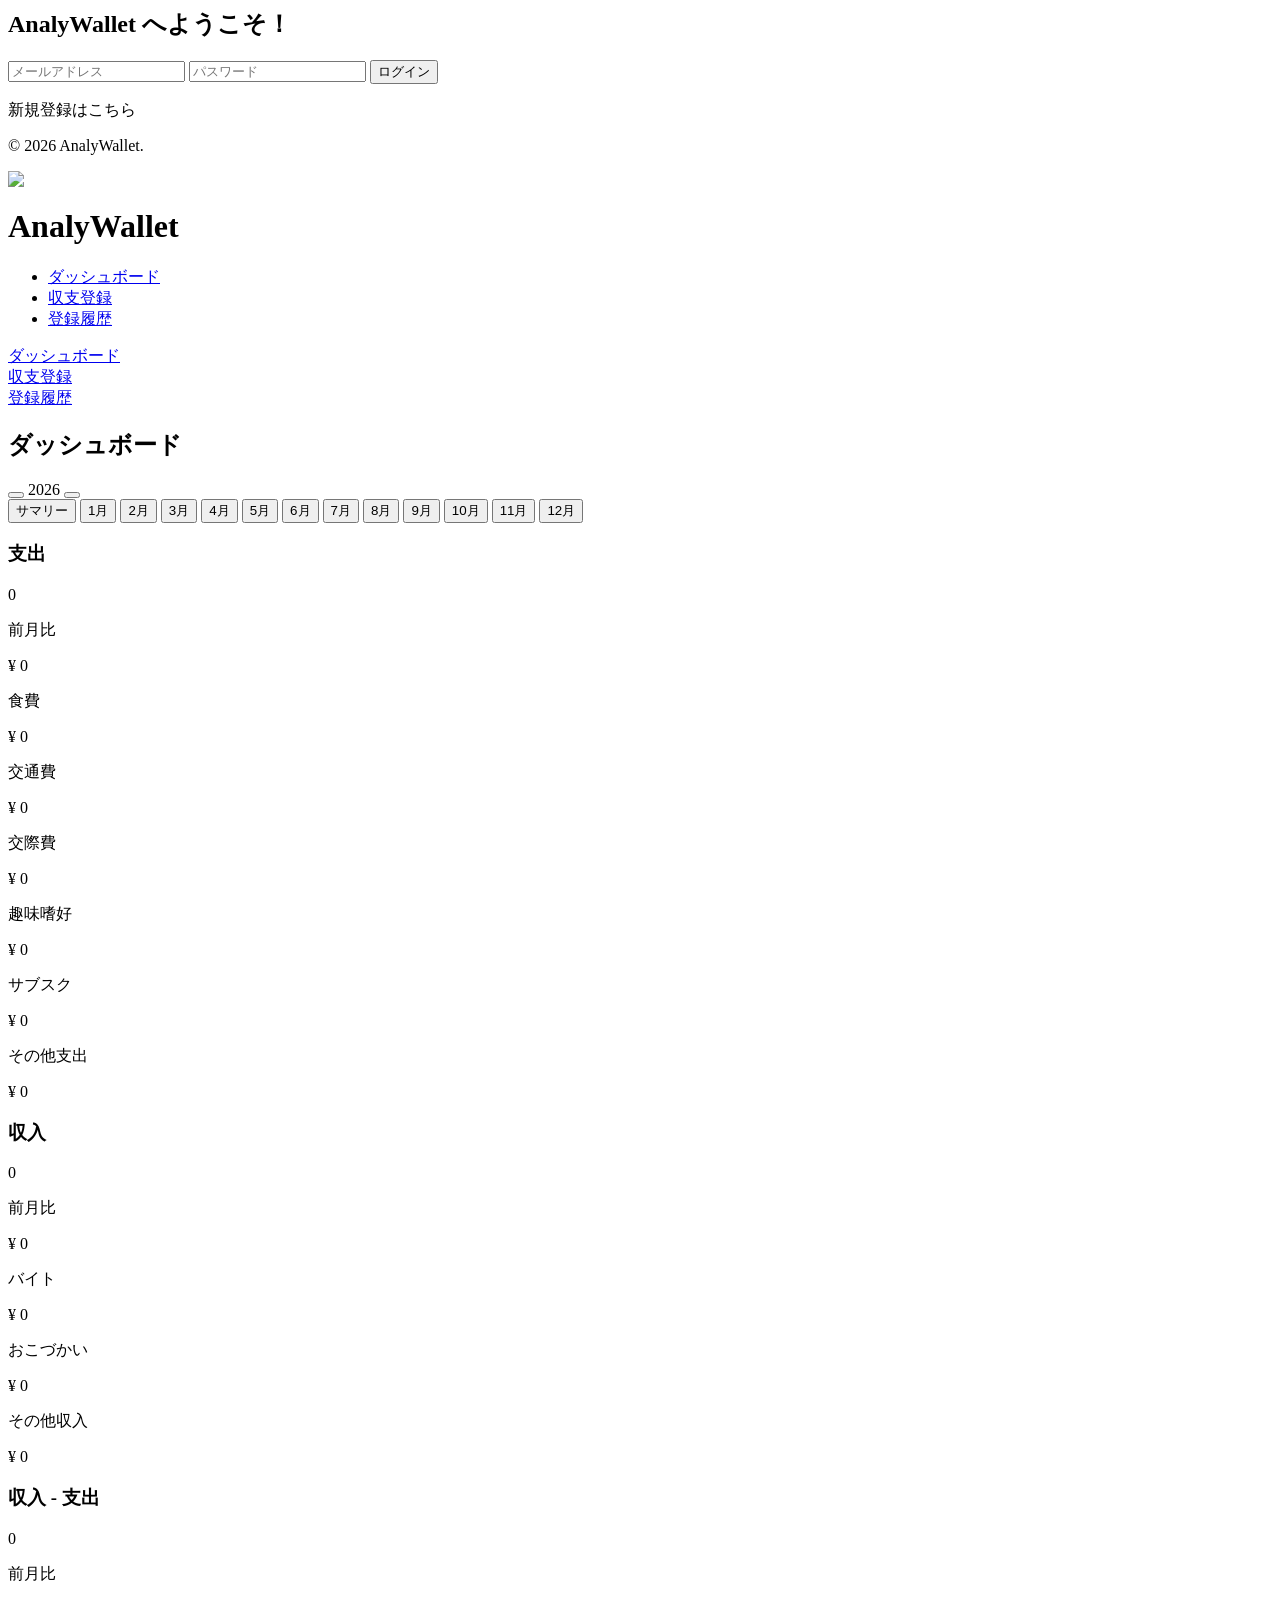
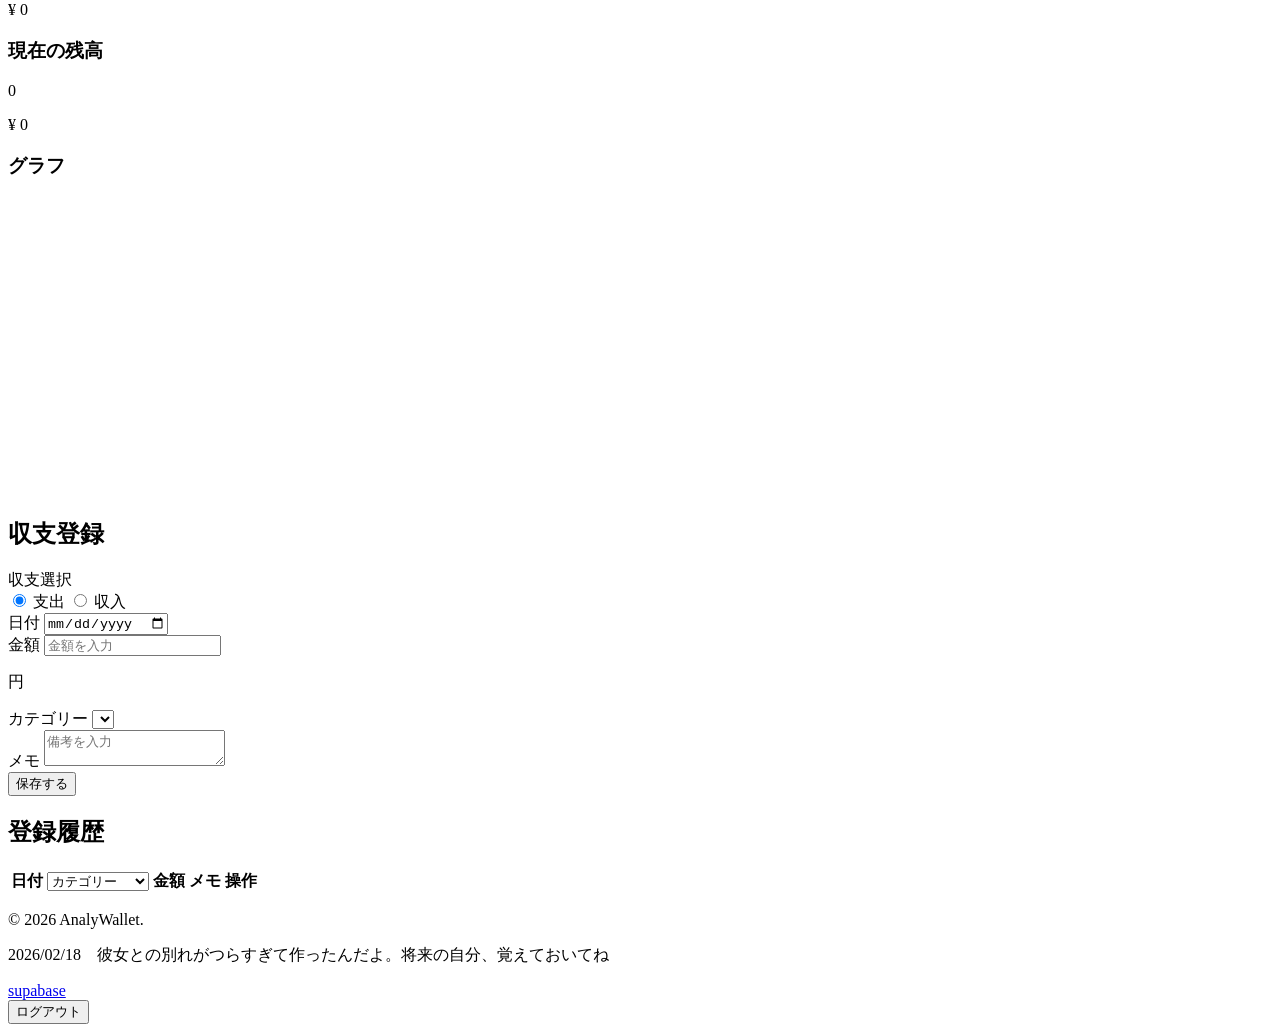
==== index.html @ 61b1dc5a "update" ====
<html>

<head>
    <meta charset="utf-8">
    <title>AnalyWallet</title>
    <link rel="stylesheet" href="destyle.css">
    <link rel="stylesheet" href="style.css">
    <!--supabase-->
    <script src="https://cdn.jsdelivr.net/npm/@supabase/supabase-js@2"></script>
    <link rel="preconnect" href="https://fonts.googleapis.com">
    <link rel="preconnect" href="https://fonts.gstatic.com" crossorigin>
    <link
        href="https://fonts.googleapis.com/css2?family=Albert+Sans:ital,wght@0,100..900;1,100..900&family=Noto+Sans+JP:wght@100..900&display=swap"
        rel="stylesheet">
    <link href="https://fonts.googleapis.com/css?family=Material+Icons" rel="stylesheet">

    <meta name="viewport" content="width=device-width, viewport-fit=cover">

    <link rel="icon" href="img/favicon.ico">
    <link rel="manifest" href="manifest.json" crossorigin="use-credentials">
    <meta name="apple-mobile-web-app-capable" content="yes">
    <meta name="apple-mobile-web-app-status-bar-style" content="black">
    <meta name="apple-mobile-web-app-title" content="家計簿">
    <link rel="apple-touch-icon" href="icon-192.png">

    <script>
        // サービスワーカーの登録
        if ('serviceWorker' in navigator) {
            navigator.serviceWorker.register('sw.js')
                .then(() => console.log('Service Worker Registered'));
        }
    </script>

</head>

<body>
    <div id="auth-container">
        <div class="auth_box">
            <h2 id="auth-title"><span>AnalyWallet</span> へようこそ！</h2>
            <form id="auth-form">
                <input type="email" id="auth-email" placeholder="メールアドレス" required>
                <input type="password" id="auth-password" placeholder="パスワード" required>
                <button type="submit" id="auth-submit-btn">ログイン</button>
            </form>
            <p id="auth-toggle">新規登録はこちら</p>
            <p class="auth-copyright">© 2026 AnalyWallet.</p>
        </div>
    </div>
    <div id="app-container">
        <header>
            <div class="hedaer_logo">
                <span class="logo_img">
                    <img src="img/logo.png">
                </span>
                <h1>AnalyWallet</h1>
            </div>
            <ul class="header__navlist">
                <li><a href="index.html#summary_container">ダッシュボード</a></li>
                <li><a href="index.html#register_container">収支登録</a></li>
                <li><a href="index.html#history_container">登録履歴</a></li>
            </ul>
            <div class="sm_header_navlist">
                <div class="sm_navlist_item ">
                    <a href="index.html#summary_container">ダッシュボード</a>
                </div>
                <div class="sm_navlist_item center">
                    <a href="index.html#register_container">収支登録</a>
                </div>
                <div class="sm_navlist_item">
                    <a href="index.html#history_container">登録履歴</a>
                </div>
        </header>
        <main>
            <section id="summary_container">
                <h2>ダッシュボード</h2>
                <div class="year_select_wrapper">
                    <button type="button" id="prev-year"></button>
                    <span id="display-year">2026</span>
                    <button type="button" id="next-year"></button>
                </div>
                <div class="month_select_wrapper">
                    <button type="button" class="month_btn" data-month="annual">サマリー</button>
                    <button type="button" class="month_btn" data-month="1">1月</button>
                    <button type="button" class="month_btn" data-month="2">2月</button>
                    <button type="button" class="month_btn" data-month="3">3月</button>
                    <button type="button" class="month_btn" data-month="4">4月</button>
                    <button type="button" class="month_btn" data-month="5">5月</button>
                    <button type="button" class="month_btn" data-month="6">6月</button>
                    <button type="button" class="month_btn" data-month="7">7月</button>
                    <button type="button" class="month_btn" data-month="8">8月</button>
                    <button type="button" class="month_btn" data-month="9">9月</button>
                    <button type="button" class="month_btn" data-month="10">10月</button>
                    <button type="button" class="month_btn" data-month="11">11月</button>
                    <button type="button" class="month_btn" data-month="12">12月</button>
                </div>
                <div class="smm_grid_wrapper">
                    <div class="grid_inner amount">
                        <h3>支出</h3>
                        <p class="grid_yen" id="display-expense">0</p>
                        <div class="grid_inner-flex_wrapper">
                            <div class="grid_inner-flex_wrapper js-diff-label">
                                前月比
                            </div>
                            <div class="grid_inner-flex_wrapper">
                                <p id="prev-diff-expense">¥ 0</p>
                            </div>
                        </div>
                        <div class="line"></div>
                        <div class="grid_inner-flex_wrapper">
                            <div class="grid_inner-flex_wrapper">
                                食費
                            </div>
                            <div class="grid_inner-flex_wrapper">
                                <p id="cat-food">¥ 0</p>
                            </div>
                        </div>
                        <div class="grid_inner-flex_wrapper">
                            <div class="grid_inner-flex_wrapper">
                                交通費
                            </div>
                            <div class="grid_inner-flex_wrapper">
                                <p id="cat-transport">¥ 0</p>
                            </div>
                        </div>
                        <div class="grid_inner-flex_wrapper">
                            <div class="grid_inner-flex_wrapper">
                                交際費
                            </div>
                            <div class="grid_inner-flex_wrapper">
                                <p id="cat-entertainment">¥ 0</p>
                            </div>
                        </div>
                        <div class="grid_inner-flex_wrapper">
                            <div class="grid_inner-flex_wrapper">
                                趣味嗜好
                            </div>
                            <div class="grid_inner-flex_wrapper">
                                <p id="cat-hobby">¥ 0</p>
                            </div>
                        </div>
                        <div class="grid_inner-flex_wrapper">
                            <div class="grid_inner-flex_wrapper">
                                サブスク
                            </div>
                            <div class="grid_inner-flex_wrapper">
                                <p id="cat-subsc">¥ 0</p>
                            </div>
                        </div>
                        <div class="grid_inner-flex_wrapper">
                            <div class="grid_inner-flex_wrapper">
                                その他支出
                            </div>
                            <div class="grid_inner-flex_wrapper">
                                <p id="cat-other-exp">¥ 0</p>
                            </div>
                        </div>
                    </div>
                    <div class="grid_inner s2">
                        <h3>収入</h3>
                        <p class="grid_yen" id="display-income">0</p>
                        <div class="grid_inner-flex_wrapper">
                            <div class="grid_inner-flex_wrapper js-diff-label">
                                前月比
                            </div>
                            <div class="grid_inner-flex_wrapper">
                                <p id="prev-diff-income">¥ 0</p>
                            </div>
                        </div>
                        <div class="line"></div>
                        <div class="grid_inner-flex_wrapper">
                            <div class="grid_inner-flex_wrapper">
                                バイト
                            </div>
                            <div class="grid_inner-flex_wrapper">
                                <p id="cat-salary">¥ 0</p>
                            </div>
                        </div>
                        <div class="grid_inner-flex_wrapper">
                            <div class="grid_inner-flex_wrapper">
                                おこづかい
                            </div>
                            <div class="grid_inner-flex_wrapper">
                                <p id="cat-pocket-money">¥ 0</p>
                            </div>
                        </div>
                        <div class="grid_inner-flex_wrapper">
                            <div class="grid_inner-flex_wrapper">
                                その他収入
                            </div>
                            <div class="grid_inner-flex_wrapper">
                                <p id="cat-other-inc">¥ 0</p>
                            </div>
                        </div>
                    </div>
                    <div class="grid_inner s3">
                        <h3>収入 - 支出</h3>
                        <p class="grid_yen" id="display-diff">0</p>
                        <div class="grid_inner-flex_wrapper">
                            <div class="grid_inner-flex_wrapper js-diff-label">
                                前月比
                            </div>
                            <div class="grid_inner-flex_wrapper">
                                <p id="prev-diff-net">¥ 0</p>
                            </div>
                        </div>
                    </div>
                    <div class="grid_inner s4">
                        <h3>現在の残高</h3>
                        <p class="grid_yen" id="display-total">0</p>
                        <p id="carry-over-display">¥ 0</p>
                    </div>
                    <div class="grid_inner graph">
                        <h3>グラフ</h3>
                        <div class="chart" id="expense-chart-container">
                            <canvas id="expenseChart"></canvas>
                        </div>
                        <div class="chart line-chart" id="annual-chart-container">
                            <canvas id="lineChart"></canvas>
                        </div>
                    </div>
                </div>
            </section>
            <section id="register_container">
                <h2>収支登録</h2>
                <form id="money-form" class="register_form">
                    <div class="form_group">
                        <label class="req">収支選択</label>
                        <div class="radio_wrapper">
                            <input type="radio" id="type-expense" name="transaction-type" value="expense" checked>
                            <label for="type-expense">支出</label>

                            <input type="radio" id="type-income" name="transaction-type" value="income">
                            <label for="type-income">収入</label>
                        </div>
                    </div>

                    <div class="form_group">
                        <label for="date" class="req">日付</label>
                        <input type="date" id="date" name="date" required>
                    </div>

                    <div class="form_group">
                        <label for="amount" class="req">金額</label>
                        <input type="number" id="amount" name="amount" placeholder="金額を入力" required>
                        <p class="yen_char">円</p>
                    </div>

                    <div class="form_group">
                        <label for="category" class="req category">カテゴリー</label>
                        <select id="category" name="category" required>
                        </select>
                    </div>

                    <div class="form_group">
                        <label for="memo">メモ</label>
                        <textarea id="memo" name="memo" placeholder="備考を入力"></textarea>
                    </div>

                    <button type="submit" class="submit_btn">保存する</button>
                </form>
            </section>
            <section id="history_container">
                <h2>登録履歴</h2>
                <div class="table-wrapper">
                    <table id="transaction-table">
                        <thead>
                            <tr>
                                <th>日付</th>
                                <th>
                                    <div class="filter_wrapper">
                                        <select id="filter-category" class="filter_select">
                                            <option value="all">カテゴリー</option>
                                            <optgroup label="支出">
                                                <option value="food">食費</option>
                                                <option value="transport">交通費</option>
                                                <option value="entertainment">交際費</option>
                                                <option value="hobby">趣味・嗜好</option>
                                                <option value="subsc">サブスク</option>
                                                <option value="otherExp">その他支出</option>
                                            </optgroup>
                                            <optgroup label="収入">
                                                <option value="salary">給与</option>
                                                <option value="income">お小遣い</option>
                                                <option value="carry_over">繰越金</option>
                                                <option value="otherInc">その他収入</option>
                                            </optgroup>
                                        </select>
                                    </div>
                                </th>
                                <th>金額</th>
                                <th>メモ</th>
                                <th>操作</th>
                            </tr>
                        </thead>
                        <tbody id="history-list">
                        </tbody>
                    </table>
                </div>
            </section>

        </main>
        <footer>
            <p class="copyright">© 2026 AnalyWallet.</p>
            <p class="message">2026/02/18　彼女との別れがつらすぎて作ったんだよ。将来の自分、覚えておいてね</p>
            <a target="_blank" href="https://supabase.com/dashboard/org/gbaaccsyievdmutnuero">supabase</a>
            <div id="app-container foot">
                <button id="logout-btn">ログアウト</button>
            </div>
        </footer>
    </div>
    <script src="https://cdn.jsdelivr.net/npm/chart.js"></script>
    <script src="script.js"></script>
</body>

</html>
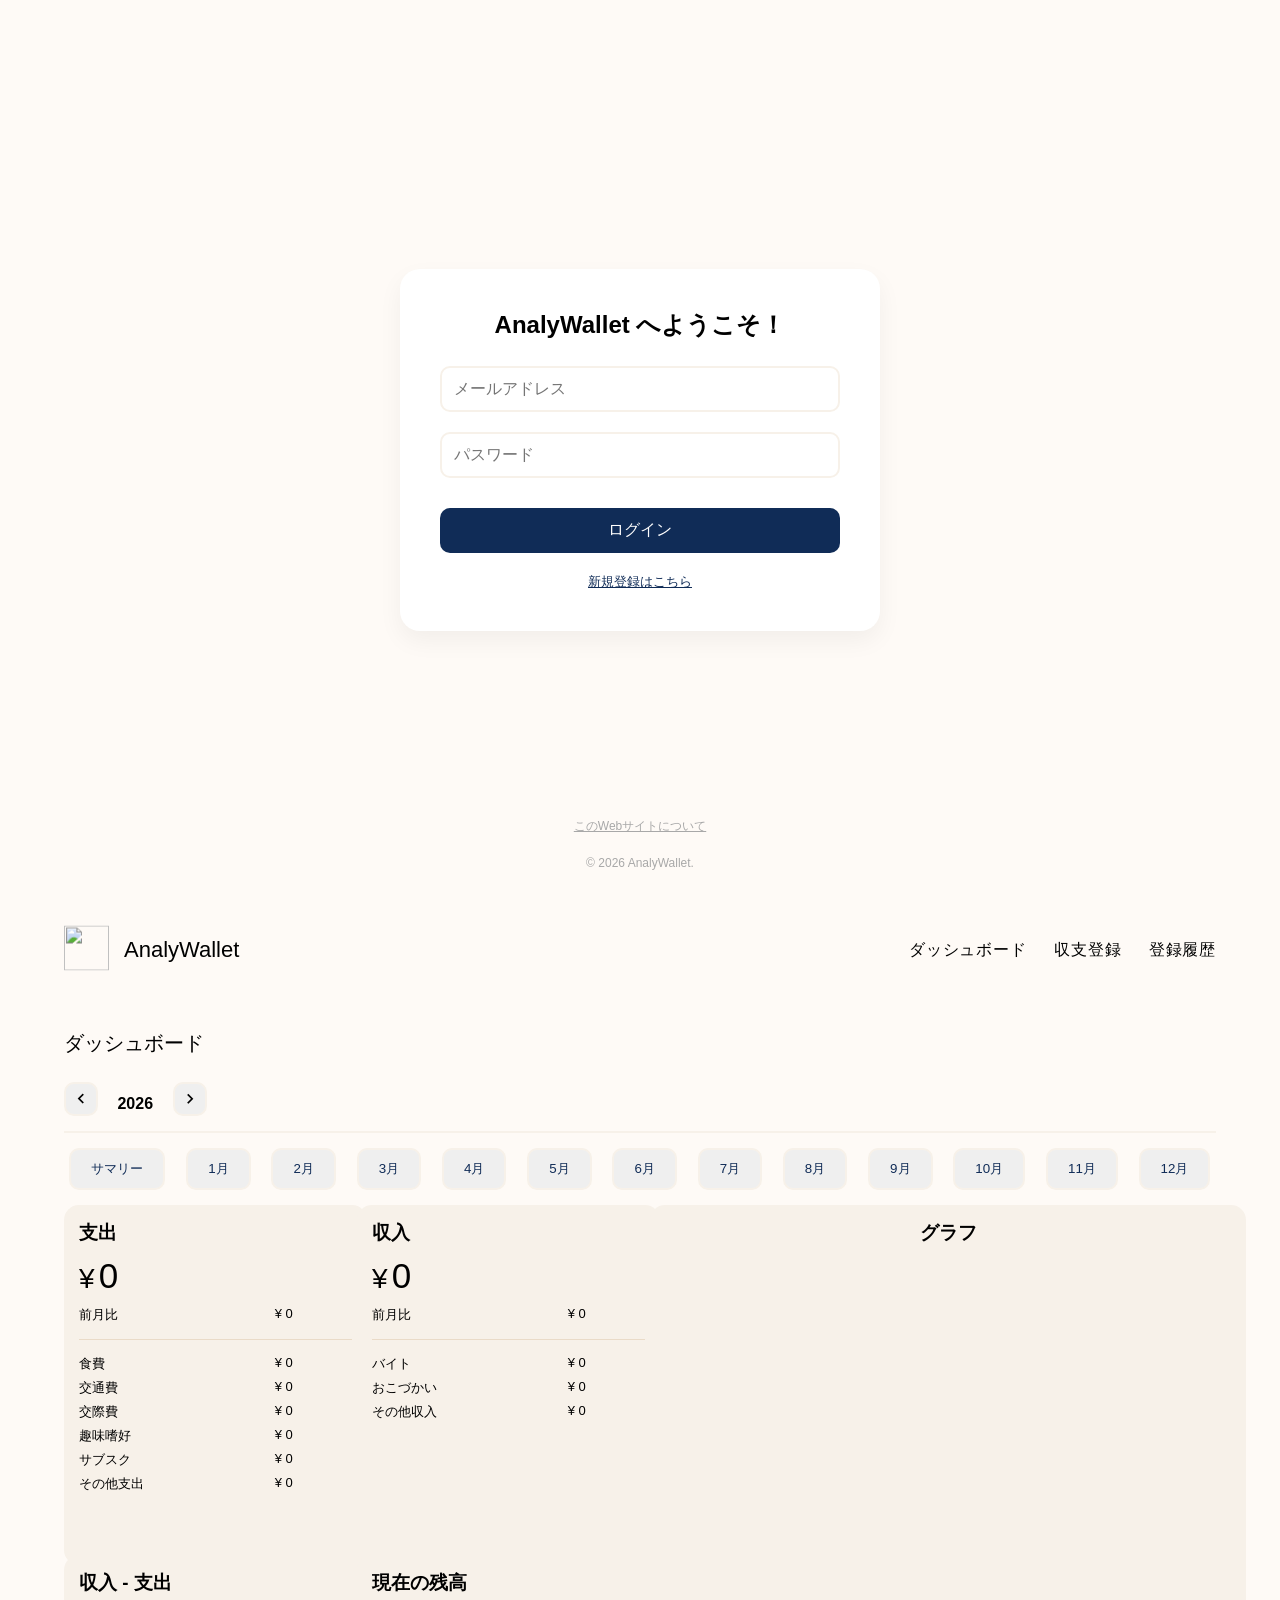
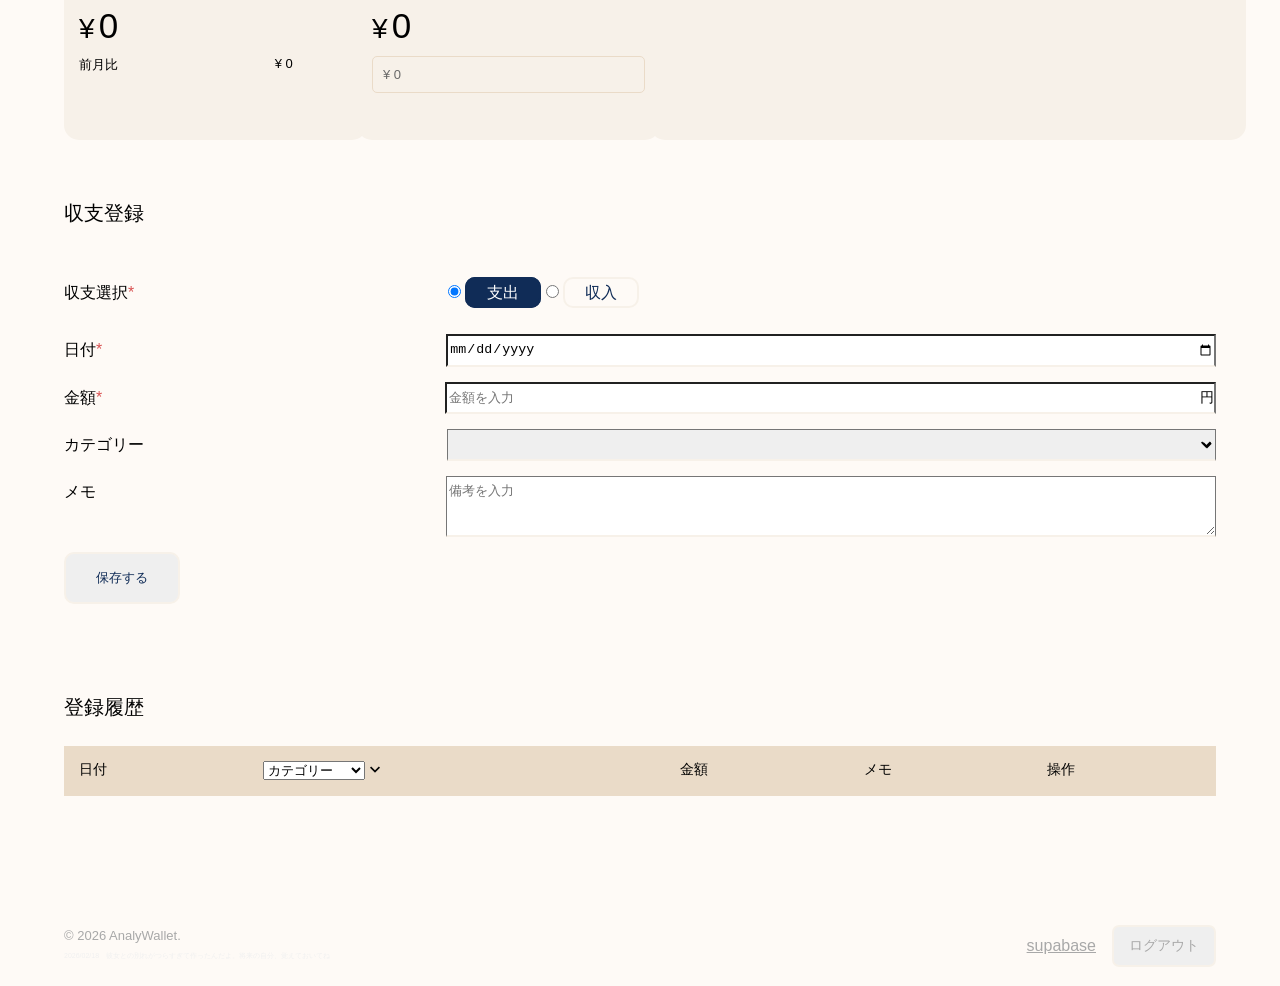
==== commit 68df3512: "aboutのページを作ったよ" ====
--- a/index.html
+++ b/index.html
@@ -42,7 +42,9 @@
                 <input type="password" id="auth-password" placeholder="パスワード" required>
                 <button type="submit" id="auth-submit-btn">ログイン</button>
             </form>
+
             <p id="auth-toggle">新規登録はこちら</p>
+            <a href="about/index.html" class="link login-page-link">このWebサイトについて</a>
             <p class="auth-copyright">© 2026 AnalyWallet.</p>
         </div>
     </div>
--- a/style.css
+++ b/style.css
@@ -0,0 +1,644 @@
+@charset "UTF-8";
+* {
+  margin: 0 auto;
+  max-width: 1360px;
+}
+
+body {
+  font-family: "Noto Sans JP", sans-serif;
+  background: #FEFAF6;
+}
+
+#auth-container {
+  display: -webkit-box;
+  display: -ms-flexbox;
+  display: flex;
+  -webkit-box-pack: center;
+      -ms-flex-pack: center;
+          justify-content: center;
+  -webkit-box-align: center;
+      -ms-flex-align: center;
+          align-items: center;
+  height: 100vh;
+  font-family: "Albert Sans", sans-serif;
+}
+#auth-container .auth_box {
+  background: #fff;
+  padding: 40px;
+  border-radius: 20px;
+  -webkit-box-shadow: 0 10px 25px rgba(0, 0, 0, 0.05);
+          box-shadow: 0 10px 25px rgba(0, 0, 0, 0.05);
+  width: 90%;
+  max-width: 400px;
+  text-align: center;
+}
+#auth-container .auth_box h2 {
+  margin-bottom: 15px;
+}
+#auth-container .auth_box .auth-copyright {
+  font-size: 12px;
+  position: fixed;
+  bottom: 30px;
+  left: 50%;
+  -webkit-transform: translateX(-50%);
+          transform: translateX(-50%);
+  color: #a8a8a8;
+}
+#auth-container .auth_box .login-page-link {
+  font-size: 12px;
+  position: fixed;
+  bottom: 65px;
+  left: 50%;
+  -webkit-transform: translateX(-50%);
+          transform: translateX(-50%);
+  color: #a8a8a8;
+  text-decoration: underline;
+}
+#auth-container .auth_box input {
+  width: 100%;
+  padding: 12px;
+  margin: 10px 0;
+  border: 2px solid #f7f1e9;
+  border-radius: 10px;
+  font-size: 16px;
+  font-family: "Albert Sans";
+}
+#auth-container .auth_box input:focus {
+  border-color: #102C57;
+  outline: none;
+}
+#auth-container .auth_box button {
+  width: 100%;
+  padding: 12px;
+  background: #102C57;
+  color: #fff;
+  border: none;
+  border-radius: 10px;
+  font-size: 16px;
+  cursor: pointer;
+  margin-top: 20px;
+  -webkit-transition: 0.3s;
+  transition: 0.3s;
+}
+#auth-container .auth_box button:hover {
+  opacity: 0.9;
+}
+#auth-container .auth_box #auth-toggle {
+  margin-top: 20px;
+  font-size: 13px;
+  color: #102C57;
+  cursor: pointer;
+  text-decoration: underline;
+}
+
+header {
+  line-height: 100px;
+  padding: 0 5%;
+}
+header .hedaer_logo {
+  position: relative;
+  z-index: -1;
+}
+@media screen and (max-width: 599px) {
+  header .hedaer_logo {
+    line-height: 75px;
+  }
+}
+header .hedaer_logo h1 {
+  font-size: 22px;
+  font-weight: 500;
+  display: inline-block;
+  margin-left: 60px;
+  font-family: "Albert Sans", sans-serif;
+}
+@media screen and (max-width: 599px) {
+  header .hedaer_logo h1 {
+    margin-left: 45px;
+    font-size: 20px;
+  }
+}
+header .hedaer_logo .logo_img {
+  width: 45px;
+  height: 45px;
+}
+@media screen and (max-width: 599px) {
+  header .hedaer_logo .logo_img {
+    width: 35px;
+    height: 35px;
+  }
+}
+header .hedaer_logo .logo_img {
+  display: inline-block;
+  position: absolute;
+  top: 47.5%;
+  left: 0;
+  -webkit-transform: translateY(-50%);
+          transform: translateY(-50%);
+}
+header .hedaer_logo .logo_img img {
+  width: 100%;
+  height: 100%;
+}
+header p {
+  margin-left: 5%;
+  letter-spacing: 0.05rem;
+  font-size: 1.1rem;
+}
+header p span {
+  color: #f7f1e9;
+  padding-left: 1rem;
+  font-size: 0.94rem;
+}
+header .header__navlist {
+  list-style: none;
+  text-align: right;
+  margin: -100px 0 0 0;
+  letter-spacing: 0.05rem;
+}
+header .header__navlist li {
+  display: inline;
+  margin-left: 2%;
+}
+header .header__navlist li a {
+  text-decoration: none;
+  color: #000;
+  padding: 5px 0;
+}
+header .header__navlist li a:visited {
+  color: #000;
+}
+header .header__navlist li a:hover {
+  border-bottom: #DAC0A3 solid 2px;
+}
+@media screen and (max-width: 599px) {
+  header .header__navlist {
+    display: none;
+  }
+}
+header .sm_header_navlist {
+  display: -webkit-box;
+  display: -ms-flexbox;
+  display: flex;
+  margin-top: 0px;
+}
+header .sm_header_navlist .sm_navlist_item {
+  -webkit-box-flex: 1;
+      -ms-flex: 1;
+          flex: 1;
+  font-size: 13px;
+}
+header .sm_header_navlist .sm_navlist_item.center {
+  border-left: solid 3px #f7f1e9;
+  border-right: solid 3px #f7f1e9;
+}
+header .sm_header_navlist .sm_navlist_item {
+  text-align: center;
+  line-height: 40px;
+}
+header .sm_header_navlist .sm_navlist_item a {
+  text-decoration: none;
+  color: #000;
+}
+header .sm_header_navlist .sm_navlist_item a:visited {
+  color: #000;
+}
+header .sm_header_navlist .sm_navlist_item a:hover {
+  border-bottom: #DAC0A3 solid 2px;
+}
+@media screen and (min-width: 600px) {
+  header .sm_header_navlist {
+    display: none;
+  }
+}
+
+main {
+  padding: 0 5%;
+}
+main h2 {
+  font-weight: 500;
+  margin-bottom: 25px;
+  font-size: 20px;
+}
+main section {
+  margin: 30px 0 90px;
+}
+main .year_select_wrapper {
+  padding-bottom: 15px;
+  margin-bottom: 15px;
+  border-bottom: solid 2px #f7f1e9;
+}
+main .year_select_wrapper button {
+  border: solid 2px #f7f1e9;
+  padding: 5px;
+  border-radius: 10px;
+  font-size: 20px;
+  -webkit-transition: 0.2s;
+  transition: 0.2s;
+}
+main .year_select_wrapper button:hover {
+  background-color: #102C57;
+  border-color: #102C57;
+  color: #fff;
+}
+main .year_select_wrapper #display-year {
+  font-family: "Albert Sans", sans-serif;
+  margin: 0 15px;
+  font-weight: 600;
+}
+main .year_select_wrapper #next-year::before {
+  content: "\e315";
+  font-family: "Material Icons";
+}
+main .year_select_wrapper #prev-year::before {
+  content: "\e314";
+  font-family: "Material Icons";
+}
+main .month_select_wrapper {
+  display: -webkit-box;
+  display: -ms-flexbox;
+  display: flex;
+  overflow-x: auto;
+  white-space: nowrap;
+  gap: 10px;
+  margin-bottom: 15px;
+}
+main .month_select_wrapper::-webkit-scrollbar {
+  display: none;
+}
+main .month_select_wrapper button {
+  padding: 10px 20px;
+  border: 2px solid #f7f1e9;
+  border-radius: 10px;
+  cursor: pointer;
+  -webkit-transition: all 0.3s ease;
+  transition: all 0.3s ease;
+  color: #102C57;
+  text-align: center;
+  -ms-flex-negative: 0;
+      flex-shrink: 0;
+}
+main .month_select_wrapper button:hover {
+  border: 2px solid #DAC0A3;
+  font-weight: 500;
+}
+main .month_select_wrapper button:active, main .month_select_wrapper button.active {
+  background-color: #102C57;
+  border-color: #102C57;
+  color: #fff;
+  font-weight: 500;
+}
+main .smm_grid_wrapper {
+  display: grid;
+  grid-template-columns: 1fr 1fr 1fr 1fr;
+  grid-template-rows: 155px 155px 155px;
+  gap: 20px;
+}
+@media screen and (max-width: 599px) {
+  main .smm_grid_wrapper {
+    grid-template-columns: 1fr 1fr;
+    grid-template-rows: 160px 160px 160px 500px;
+  }
+}
+main .smm_grid_wrapper .grid_inner {
+  background: #f7f1e9;
+  width: 100%;
+  height: 100%;
+  border-radius: 15px;
+  padding: 15px;
+  position: relative;
+}
+main .smm_grid_wrapper .grid_inner .grid_yen {
+  font-family: "Albert Sans", sans-serif;
+  font-size: 35px;
+}
+@media screen and (max-width: 599px) {
+  main .smm_grid_wrapper .grid_inner .grid_yen {
+    font-size: 25px;
+  }
+}
+main .smm_grid_wrapper .grid_inner .grid_yen {
+  top: 50%;
+  margin: 10px 0 10px 0;
+  letter-spacing: -0.05rem;
+}
+main .smm_grid_wrapper .grid_inner .grid_yen::before {
+  content: "¥";
+  font-size: 28px;
+}
+@media screen and (max-width: 599px) {
+  main .smm_grid_wrapper .grid_inner .grid_yen::before {
+    font-size: 20px;
+  }
+}
+main .smm_grid_wrapper .grid_inner .grid_yen::before {
+  padding-right: 5px;
+}
+main .smm_grid_wrapper .grid_inner #carry-over-display {
+  font-size: 13px;
+  border: solid 1px #EADBC8;
+  padding: 10px;
+  border-radius: 5px;
+  color: #686868;
+}
+main .smm_grid_wrapper .grid_inner .line {
+  display: block;
+  width: 100%;
+  height: 1px;
+  background: #EADBC8;
+  margin: 12px 0 15px 0;
+}
+main .smm_grid_wrapper .grid_inner .grid_inner-flex_wrapper {
+  display: -webkit-box;
+  display: -ms-flexbox;
+  display: flex;
+  margin-bottom: 3px;
+  font-size: 13px;
+}
+main .smm_grid_wrapper .grid_inner .grid_inner-flex_wrapper .grid_inner-flex_wrapper {
+  -webkit-box-flex: 1;
+      -ms-flex: 1;
+          flex: 1;
+}
+main .smm_grid_wrapper .grid_inner .grid_inner-flex_wrapper .grid_inner-flex_wrapper p {
+  font-family: "Albert Sans", sans-serif;
+}
+main .smm_grid_wrapper .grid_inner .chart {
+  -webkit-box-flex: 1;
+      -ms-flex: 1;
+          flex: 1; /* 追加：親の余った高さをすべて使う */
+  width: 100% !important; /* 重要：px指定を消して100%に */
+  height: 100% !important;
+  position: relative;
+  padding: 20px 0;
+}
+main .smm_grid_wrapper .grid_inner .chart.line-chart {
+  width: 100% !important;
+  height: 100% !important;
+}
+main .smm_grid_wrapper .grid_inner .chart canvas {
+  width: 100% !important;
+  height: 100% !important;
+}
+main .smm_grid_wrapper .grid_inner.amount {
+  grid-column: 1/2;
+  grid-row: 1/3;
+}
+main .smm_grid_wrapper .grid_inner.s2 {
+  grid-column: 2/3;
+  grid-row: 1/3;
+}
+main .smm_grid_wrapper .grid_inner.s3 {
+  grid-column: 1/2;
+  grid-row: 3/4;
+}
+main .smm_grid_wrapper .grid_inner.s4 {
+  grid-column: 2/3;
+  grid-row: 3/4;
+}
+main .smm_grid_wrapper .grid_inner.graph {
+  grid-column: 3/5;
+  grid-row: 1/4;
+  display: -webkit-box;
+  display: -ms-flexbox;
+  display: flex;
+  /* 追加：中身を縦に並べる */
+  -webkit-box-orient: vertical;
+  -webkit-box-direction: normal;
+      -ms-flex-direction: column;
+          flex-direction: column;
+}
+@media screen and (max-width: 599px) {
+  main .smm_grid_wrapper .grid_inner.graph {
+    grid-column: 1/3;
+    grid-row: 4/5;
+  }
+}
+main form {
+  margin: 50px 0;
+}
+main form .form_group {
+  margin: 15px 0;
+  display: -webkit-box;
+  display: -ms-flexbox;
+  display: flex;
+  position: relative;
+}
+main form .form_group input, main form .form_group textarea, main form .form_group .radio_wrapper, main form .form_group select {
+  -webkit-box-flex: 1;
+      -ms-flex: 1;
+          flex: 1;
+  line-height: 2;
+}
+main form .form_group input::-webkit-scrollbar, main form .form_group textarea::-webkit-scrollbar, main form .form_group .radio_wrapper::-webkit-scrollbar, main form .form_group select::-webkit-scrollbar {
+  display: none;
+}
+main form .form_group input, main form .form_group textarea, main form .form_group select {
+  border-bottom: solid 2px #f7f1e9;
+}
+main form .form_group label {
+  -webkit-box-flex: 0.5;
+      -ms-flex: 0.5;
+          flex: 0.5;
+  line-height: 2;
+}
+main form .form_group .req::after {
+  content: "*";
+  color: #d95252;
+}
+main form .form_group .yen_char {
+  position: absolute;
+  right: 2.5px;
+  top: 50%;
+  -webkit-transform: translateY(-50%);
+          transform: translateY(-50%);
+  font-size: 14px;
+}
+main form .form_group .category::after {
+  content: "\e313";
+  font-family: "Material Icons";
+  position: absolute;
+  color: #000;
+  font-size: 20px;
+  right: 0px;
+  top: 50%;
+  -webkit-transform: translateY(-50%);
+          transform: translateY(-50%);
+}
+main form .form_group .radio_wrapper {
+  margin-bottom: 10px;
+}
+main form .form_group .radio_wrapper label {
+  padding: 5px 20px;
+  border: 2px solid #f7f1e9;
+  border-radius: 10px;
+  cursor: pointer;
+  -webkit-transition: all 0.3s ease;
+  transition: all 0.3s ease;
+  color: #102C57;
+}
+main form .form_group .radio_wrapper label:hover {
+  border: 2px solid #DAC0A3;
+}
+main form .form_group .radio_wrapper input[type=radio]:checked + label {
+  background-color: #102C57;
+  border-color: #102C57;
+  color: #fff;
+  font-weight: 500;
+}
+main form .submit_btn {
+  padding: 15px 30px;
+  border: 2px solid #f7f1e9;
+  border-radius: 10px;
+  cursor: pointer;
+  -webkit-transition: all 0.3s ease;
+  transition: all 0.3s ease;
+  color: #102C57;
+}
+main form .submit_btn:hover {
+  background-color: #102C57;
+  border-color: #102C57;
+  color: #fff;
+  font-weight: 500;
+}
+main form::-webkit-date-and-time-value {
+  text-align: left;
+}
+main .table-wrapper {
+  overflow-x: auto;
+  white-space: nowrap;
+}
+main #transaction-table {
+  width: 100%;
+  min-width: 800px;
+  border-collapse: collapse;
+  /* 枠線を1本にまとめる */
+  font-size: 14px;
+}
+main #transaction-table th {
+  background-color: #EADBC8;
+  text-align: left;
+  padding: 15px;
+  border-bottom: 1px solid #EADBC8;
+  font-weight: 500;
+  position: relative;
+}
+main #transaction-table th .filter_wrapper::after {
+  content: "\e313";
+  font-family: "Material Icons";
+  top: 50%;
+  -webkit-transform: translateY(-50%);
+          transform: translateY(-50%);
+  font-size: 20px;
+  position: absolute;
+}
+main #transaction-table td {
+  padding: 15px 15px 10px;
+  border-bottom: 1px solid #f7f1e9;
+}
+main #transaction-table td.btn_wrapper {
+  padding: 0 !important;
+}
+main #transaction-table tr:hover {
+  background-color: #f7f1e9;
+}
+main #transaction-table tr.is-day-start td {
+  border-top: solid 2px #EADBC8;
+}
+main #transaction-table tbody {
+  font-family: "Albert Sans", "Noto Sans JP", sans-serif;
+  line-height: 1;
+}
+main .daily-total-row {
+  background-color: #efeeec;
+}
+main .daily-total-row td {
+  padding: 8px 12px;
+}
+main .history-item {
+  display: -webkit-box;
+  display: -ms-flexbox;
+  display: flex;
+  -webkit-box-pack: justify;
+      -ms-flex-pack: justify;
+          justify-content: space-between;
+  /* 内容とボタンを左右に分ける */
+  -webkit-box-align: center;
+      -ms-flex-align: center;
+          align-items: center;
+}
+main .delete-btn {
+  background-color: #f5b6b6;
+  padding: 16.5px 15px 11.5px;
+  margin-left: 15px;
+  border: none;
+  cursor: pointer;
+  font-size: 12px;
+}
+main .delete-btn:hover {
+  background-color: #fd8585;
+}
+
+footer {
+  margin: 0 5%;
+  position: relative;
+}
+footer .copyright {
+  font-size: 13px;
+  line-height: 100px;
+  color: #a8a8a8;
+  font-family: "Albert Sans", sans-serif;
+}
+footer .message {
+  font-size: 7px;
+  color: #f0f0f0;
+  margin-top: -35px;
+  margin-right: 130px;
+}
+@media screen and (max-width: 599px) {
+  footer .message {
+    display: none;
+  }
+}
+footer #logout-btn {
+  padding: 10px 15px;
+  border: solid 2px #f7f1e9;
+  color: #a8a8a8;
+  border-radius: 7px;
+  text-align: right;
+  position: absolute;
+  right: 0;
+  top: 80%;
+  -webkit-transform: translateY(-50%);
+          transform: translateY(-50%);
+  font-size: 14px;
+  -webkit-transition: 0.2s;
+  transition: 0.2s;
+}
+footer #logout-btn:hover {
+  background-color: #102C57;
+  border-color: #102C57;
+  color: #fff;
+  font-weight: 500;
+}
+@media screen and (max-width: 599px) {
+  footer #logout-btn {
+    top: 50%;
+  }
+}
+footer a {
+  position: absolute;
+  top: 80%;
+  -webkit-transform: translateY(-50%);
+          transform: translateY(-50%);
+  right: 120px;
+  font-family: "Albert Sans", sans-serif;
+  color: #a8a8a8;
+}
+footer a:hover {
+  color: #102C57;
+}
+@media screen and (max-width: 599px) {
+  footer a {
+    top: 50%;
+  }
+}
